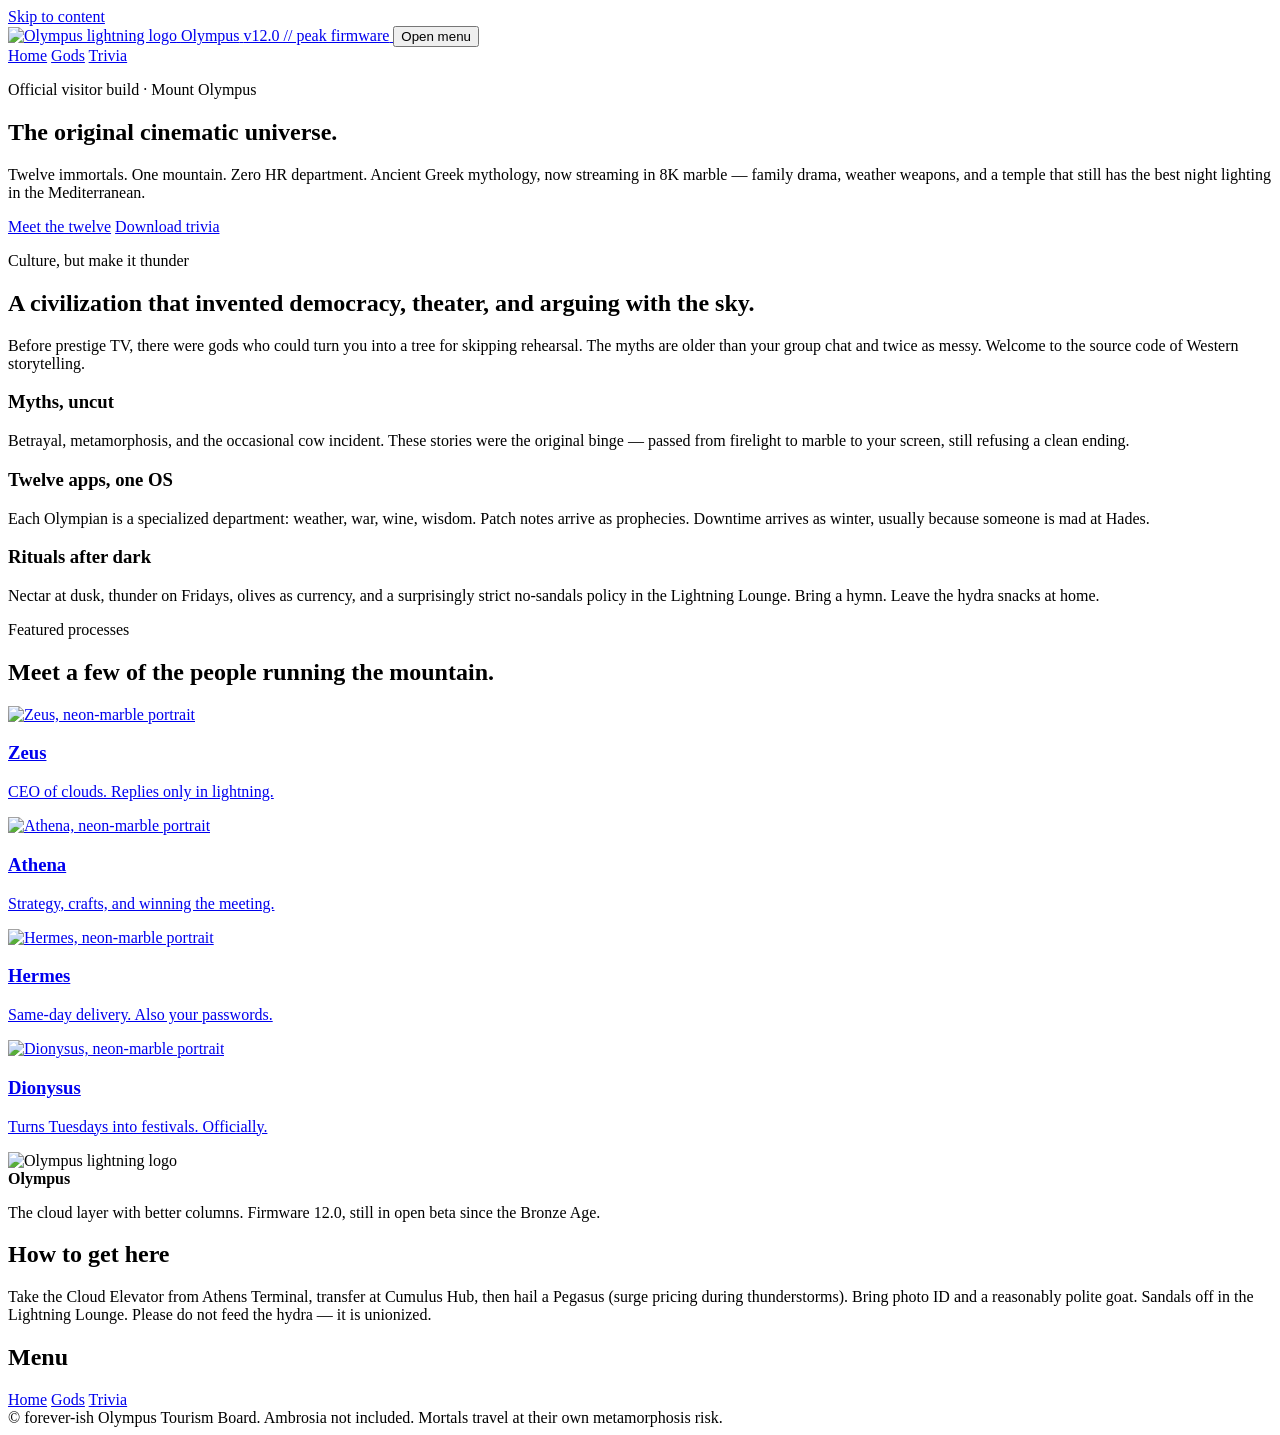
==== index.html @ c91ddef8 "Add files via upload" ====
<!DOCTYPE html>
<html lang="en">
<head>
  <meta charset="UTF-8">
  <meta name="viewport" content="width=device-width, initial-scale=1.0">
  <title>Olympus — The Peak After the Patch</title>
  <meta name="description" content="A funny, futuristic tour of ancient Greek mythology and the twelve Olympian gods.">
  <link rel="icon" href="assets/images/logo-lightning.jpg">
  <link rel="preconnect" href="https://fonts.googleapis.com">
  <link rel="preconnect" href="https://fonts.gstatic.com" crossorigin>
  <link href="https://fonts.googleapis.com/css2?family=Cinzel:wght@500;700;900&family=Outfit:wght@300;400;500;600&display=swap" rel="stylesheet">
  <link rel="stylesheet" href="css/style.css">
</head>
<body>
  <a class="skip-link" href="#main">Skip to content</a>
  <header class="site-header">
    <div class="wrap header-inner">
      <a class="brand" href="index.html">
        <img class="logo-mark" src="assets/images/logo-lightning.jpg" alt="Olympus lightning logo" width="40" height="40">
        <span class="brand-text">
          <span class="brand-name">Olympus</span>
          <span class="brand-build">v12.0 // peak firmware</span>
        </span>
      </a>
      <button class="nav-toggle" type="button" aria-expanded="false" aria-controls="site-nav">
        <span class="sr-only">Open menu</span>
        <span></span><span></span><span></span>
      </button>
      <nav id="site-nav" class="site-nav" aria-label="Primary">
        <a href="index.html" aria-current="page">Home</a>
        <a href="gods.html">Gods</a>
        <a href="trivia.html">Trivia</a>
      </nav>
    </div>
  </header>

  <main id="main">
    <section class="hero">
      <div class="wrap hero-copy">
        <p class="eyebrow">Official visitor build · Mount Olympus</p>
        <h1>The original cinematic universe.</h1>
        <p class="lede">Twelve immortals. One mountain. Zero HR department. Ancient Greek mythology, now streaming in 8K marble — family drama, weather weapons, and a temple that still has the best night lighting in the Mediterranean.</p>
        <div class="hero-actions">
          <a class="btn btn-gold" href="gods.html">Meet the twelve</a>
          <a class="btn btn-ghost" href="trivia.html">Download trivia</a>
        </div>
      </div>
    </section>

    <section class="section">
      <div class="wrap">
        <div class="section-head">
          <p class="kicker">Culture, but make it thunder</p>
          <h2>A civilization that invented democracy, theater, and arguing with the sky.</h2>
          <p class="lede">Before prestige TV, there were gods who could turn you into a tree for skipping rehearsal. The myths are older than your group chat and twice as messy. Welcome to the source code of Western storytelling.</p>
        </div>
        <div class="feature-grid">
          <article class="card">
            <h3>Myths, uncut</h3>
            <p>Betrayal, metamorphosis, and the occasional cow incident. These stories were the original binge — passed from firelight to marble to your screen, still refusing a clean ending.</p>
          </article>
          <article class="card">
            <h3>Twelve apps, one OS</h3>
            <p>Each Olympian is a specialized department: weather, war, wine, wisdom. Patch notes arrive as prophecies. Downtime arrives as winter, usually because someone is mad at Hades.</p>
          </article>
          <article class="card">
            <h3>Rituals after dark</h3>
            <p>Nectar at dusk, thunder on Fridays, olives as currency, and a surprisingly strict no-sandals policy in the Lightning Lounge. Bring a hymn. Leave the hydra snacks at home.</p>
          </article>
        </div>
      </div>
    </section>

    <section class="section" style="padding-top: 0;">
      <div class="wrap">
        <div class="section-head">
          <p class="kicker">Featured processes</p>
          <h2>Meet a few of the people running the mountain.</h2>
        </div>
        <div class="preview-grid">
          <a class="card preview-card" href="gods.html#zeus">
            <div class="portrait-frame">
              <img src="assets/images/gods/zeus.jpg" alt="Zeus, neon-marble portrait">
            </div>
            <h3>Zeus</h3>
            <p>CEO of clouds. Replies only in lightning.</p>
          </a>
          <a class="card preview-card" href="gods.html#athena">
            <div class="portrait-frame">
              <img src="assets/images/gods/athena.jpg" alt="Athena, neon-marble portrait">
            </div>
            <h3>Athena</h3>
            <p>Strategy, crafts, and winning the meeting.</p>
          </a>
          <a class="card preview-card" href="gods.html#hermes">
            <div class="portrait-frame">
              <img src="assets/images/gods/hermes.jpg" alt="Hermes, neon-marble portrait">
            </div>
            <h3>Hermes</h3>
            <p>Same-day delivery. Also your passwords.</p>
          </a>
          <a class="card preview-card" href="gods.html#dionysus">
            <div class="portrait-frame">
              <img src="assets/images/gods/dionysus.jpg" alt="Dionysus, neon-marble portrait">
            </div>
            <h3>Dionysus</h3>
            <p>Turns Tuesdays into festivals. Officially.</p>
          </a>
        </div>
      </div>
    </section>
  </main>

  <footer class="site-footer">
    <div class="wrap footer-grid">
      <div class="footer-brand">
        <img class="logo-mark" src="assets/images/logo-lightning.jpg" alt="Olympus lightning logo" width="44" height="44">
        <div>
          <strong class="brand-name">Olympus</strong>
          <p>The cloud layer with better columns. Firmware 12.0, still in open beta since the Bronze Age.</p>
        </div>
      </div>
      <div class="travel">
        <h2>How to get here</h2>
        <p>Take the Cloud Elevator from Athens Terminal, transfer at Cumulus Hub, then hail a Pegasus (surge pricing during thunderstorms). Bring photo ID and a reasonably polite goat. Sandals off in the Lightning Lounge. Please do not feed the hydra — it is unionized.</p>
      </div>
      <nav class="footer-nav" aria-label="Footer">
        <h2>Menu</h2>
        <a href="index.html">Home</a>
        <a href="gods.html">Gods</a>
        <a href="trivia.html">Trivia</a>
      </nav>
    </div>
    <div class="wrap legal">© forever-ish Olympus Tourism Board. Ambrosia not included. Mortals travel at their own metamorphosis risk.</div>
  </footer>
  <script src="js/main.js"></script>
</body>
</html>
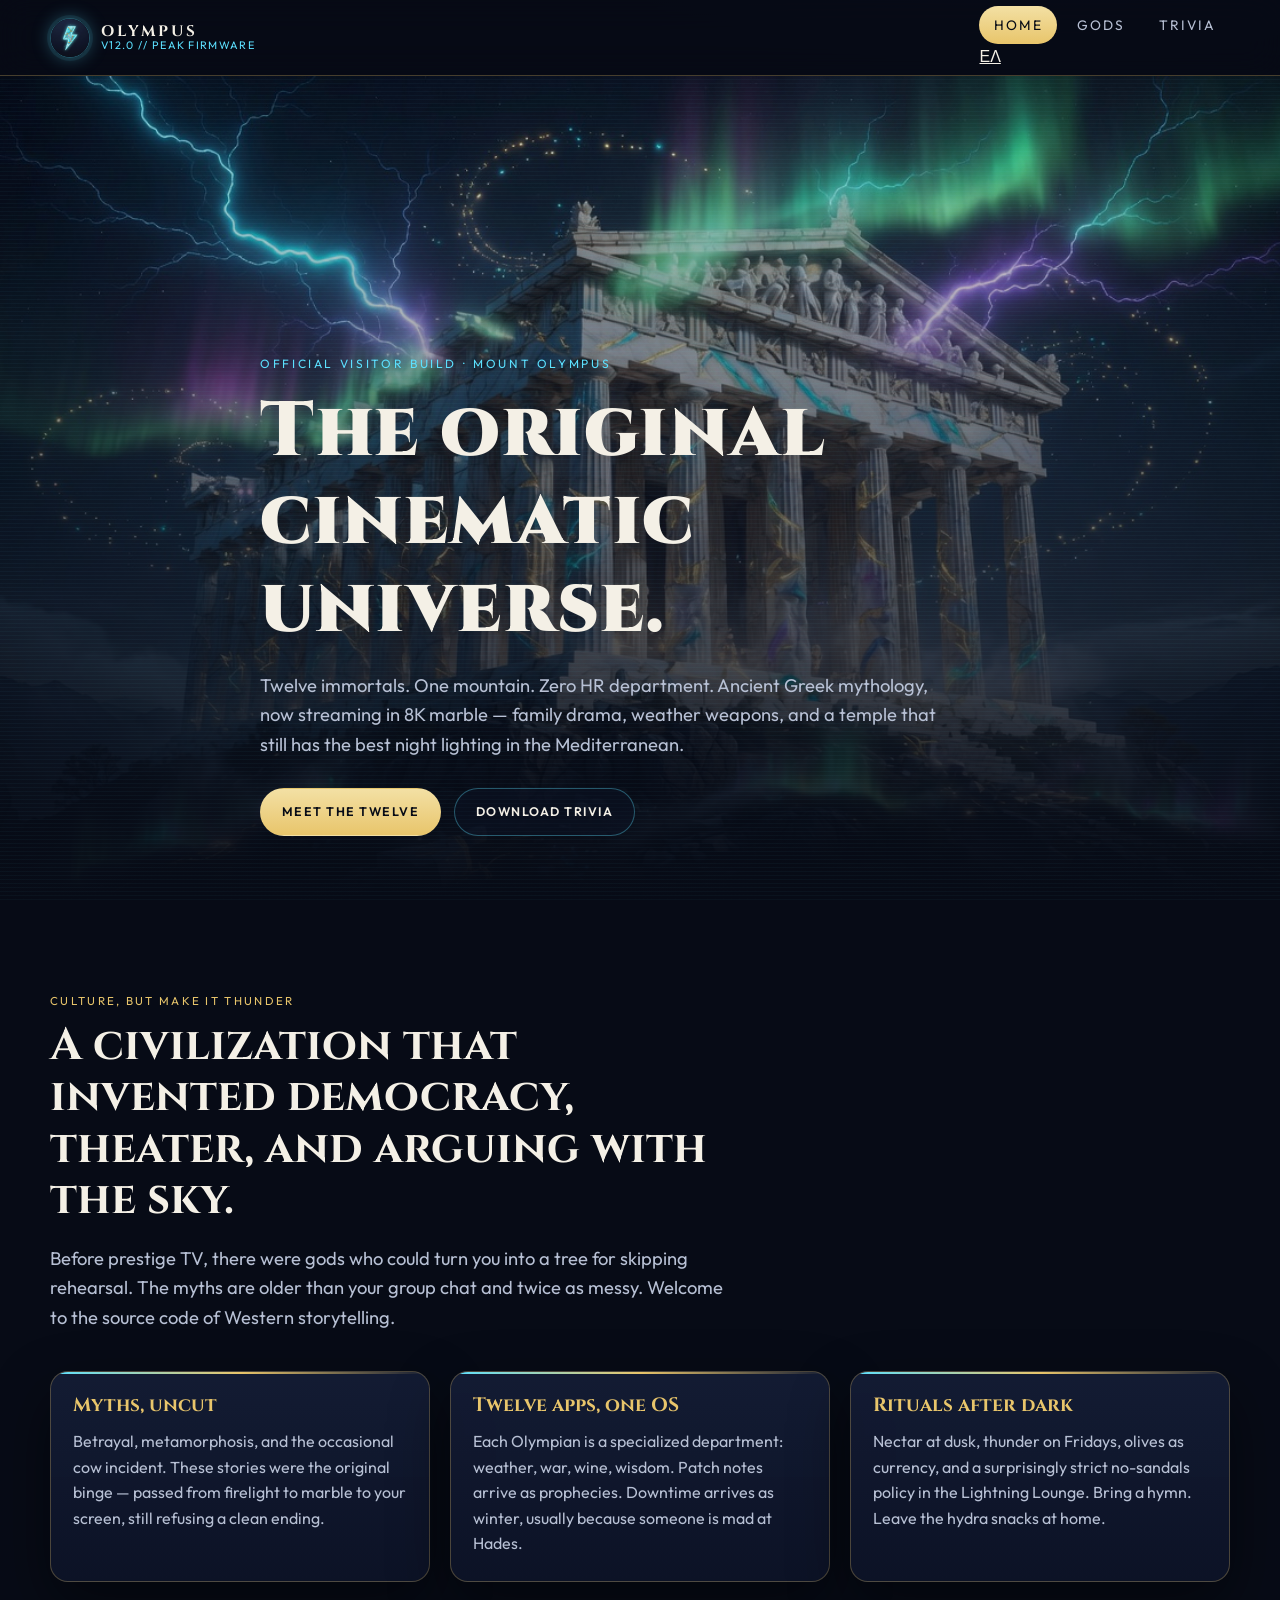
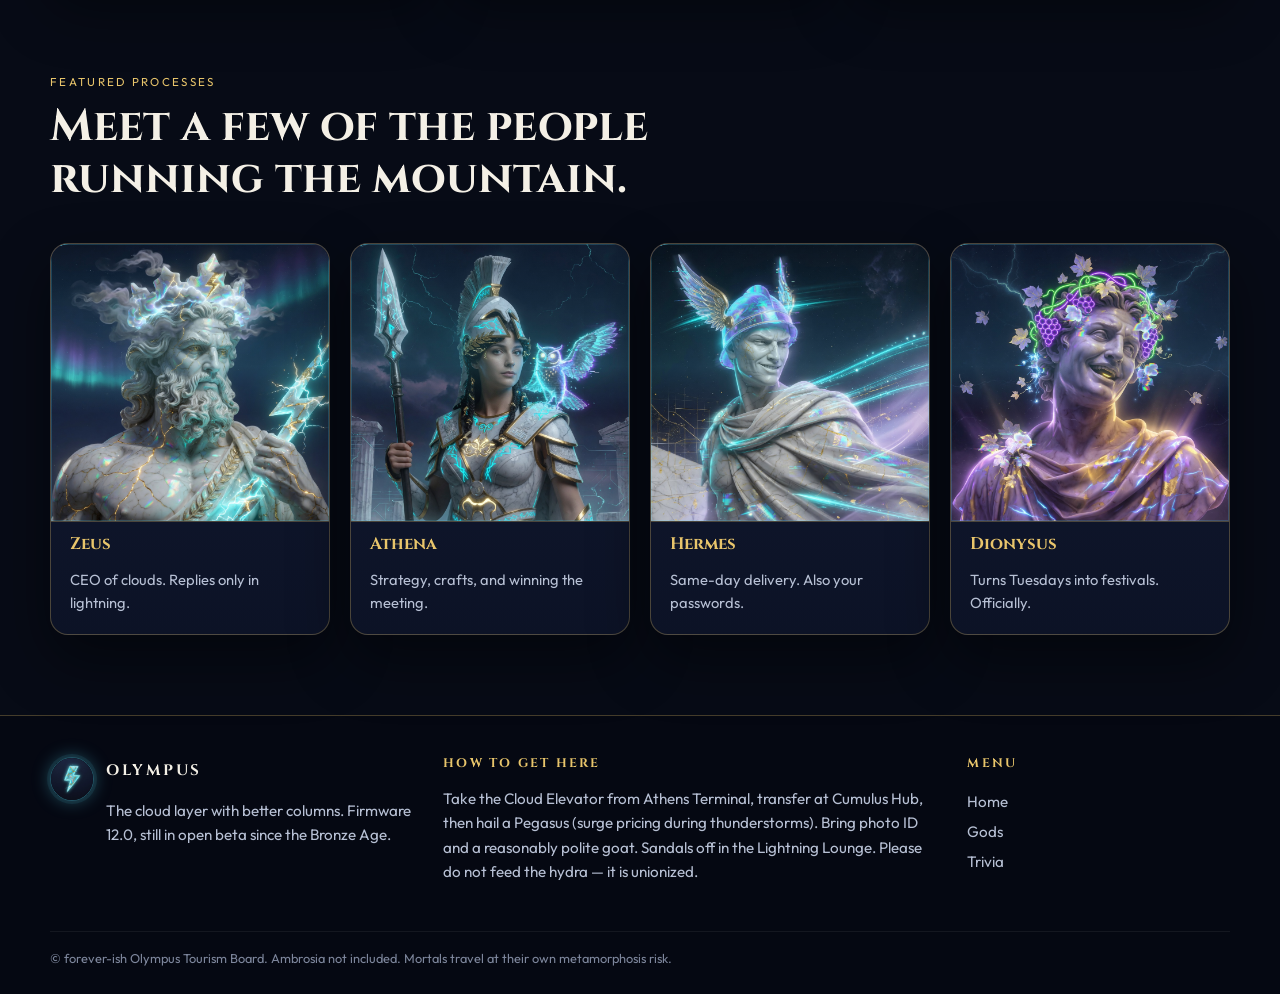
==== commit 3c2b03e9: "Add files via upload" ====
--- a/index.html
+++ b/index.html
@@ -6,6 +6,7 @@
   <title>Olympus — The Peak After the Patch</title>
   <meta name="description" content="A funny, futuristic tour of ancient Greek mythology and the twelve Olympian gods.">
   <link rel="icon" href="assets/images/logo-lightning.jpg">
+  <link rel="alternate" hreflang="el" href="el/index.html">
   <link rel="preconnect" href="https://fonts.googleapis.com">
   <link rel="preconnect" href="https://fonts.gstatic.com" crossorigin>
   <link href="https://fonts.googleapis.com/css2?family=Cinzel:wght@500;700;900&family=Outfit:wght@300;400;500;600&display=swap" rel="stylesheet">
@@ -22,15 +23,18 @@
           <span class="brand-build">v12.0 // peak firmware</span>
         </span>
       </a>
-      <button class="nav-toggle" type="button" aria-expanded="false" aria-controls="site-nav">
-        <span class="sr-only">Open menu</span>
-        <span></span><span></span><span></span>
-      </button>
-      <nav id="site-nav" class="site-nav" aria-label="Primary">
-        <a href="index.html" aria-current="page">Home</a>
-        <a href="gods.html">Gods</a>
-        <a href="trivia.html">Trivia</a>
-      </nav>
+      <div class="header-actions">
+        <button class="nav-toggle" type="button" aria-expanded="false" aria-controls="site-nav">
+          <span class="sr-only">Open menu</span>
+          <span></span><span></span><span></span>
+        </button>
+        <nav id="site-nav" class="site-nav" aria-label="Primary">
+          <a href="index.html" aria-current="page">Home</a>
+          <a href="gods.html">Gods</a>
+          <a href="trivia.html">Trivia</a>
+        </nav>
+        <a class="lang-switch" href="el/index.html" hreflang="el" lang="el" aria-label="Ελληνικά">ΕΛ</a>
+      </div>
     </div>
   </header>
 
--- a/css/style.css
+++ b/css/style.css
@@ -0,0 +1,651 @@
+:root {
+  --navy: #070b16;
+  --navy-2: #0d1428;
+  --navy-3: #151d36;
+  --gold: #e8c56b;
+  --gold-dim: #b8943e;
+  --cyan: #5ce1ff;
+  --cyan-dim: #2aa8c4;
+  --marble: #f4f0e6;
+  --muted: #b7c0d4;
+  --glass: rgba(7, 11, 22, 0.72);
+  --line: rgba(232, 197, 107, 0.28);
+  --line-strong: rgba(92, 225, 255, 0.35);
+  --shadow: 0 24px 60px rgba(0, 0, 0, 0.45);
+  --radius: 18px;
+  --header-h: 76px;
+  --font-display: "Cinzel", "Palatino Linotype", Palatino, serif;
+  --font-body: "Outfit", "Segoe UI", sans-serif;
+}
+
+*,
+*::before,
+*::after {
+  box-sizing: border-box;
+}
+
+html {
+  scroll-behavior: smooth;
+}
+
+body {
+  margin: 0;
+  min-height: 100vh;
+  color: var(--marble);
+  background:
+    radial-gradient(1200px 600px at 80% -10%, rgba(92, 225, 255, 0.08), transparent 55%),
+    radial-gradient(900px 500px at -10% 20%, rgba(232, 197, 107, 0.07), transparent 50%),
+    var(--navy);
+  font-family: var(--font-body);
+  font-weight: 400;
+  line-height: 1.6;
+}
+
+img {
+  max-width: 100%;
+  display: block;
+}
+
+a {
+  color: inherit;
+}
+
+.sr-only {
+  position: absolute;
+  width: 1px;
+  height: 1px;
+  padding: 0;
+  margin: -1px;
+  overflow: hidden;
+  clip: rect(0, 0, 0, 0);
+  border: 0;
+}
+
+.skip-link {
+  position: absolute;
+  left: 1rem;
+  top: -4rem;
+  z-index: 80;
+  padding: 0.6rem 1rem;
+  background: var(--gold);
+  color: var(--navy);
+  font-weight: 600;
+  text-decoration: none;
+}
+
+.skip-link:focus {
+  top: 1rem;
+}
+
+.wrap {
+  width: min(1180px, calc(100% - 2.4rem));
+  margin-inline: auto;
+}
+
+/* Header */
+.site-header {
+  position: sticky;
+  top: 0;
+  z-index: 40;
+  height: var(--header-h);
+  border-bottom: 1px solid var(--line);
+  background: var(--glass);
+  backdrop-filter: blur(16px);
+}
+
+.header-inner {
+  display: flex;
+  align-items: center;
+  justify-content: space-between;
+  height: var(--header-h);
+  gap: 1rem;
+}
+
+.brand {
+  display: flex;
+  align-items: center;
+  gap: 0.7rem;
+  text-decoration: none;
+}
+
+.logo-mark {
+  width: 40px;
+  height: 40px;
+  border-radius: 50%;
+  object-fit: cover;
+  border: 1px solid var(--line-strong);
+  box-shadow: 0 0 0 3px rgba(92, 225, 255, 0.08), 0 0 18px rgba(92, 225, 255, 0.35);
+  animation: flicker 3.4s ease-in-out infinite;
+}
+
+.brand-text {
+  display: flex;
+  flex-direction: column;
+  line-height: 1.05;
+}
+
+.brand-name {
+  font-family: var(--font-display);
+  font-weight: 700;
+  letter-spacing: 0.18em;
+  text-transform: uppercase;
+  font-size: 0.95rem;
+}
+
+.brand-build {
+  color: var(--cyan);
+  font-size: 0.68rem;
+  letter-spacing: 0.12em;
+  text-transform: uppercase;
+}
+
+.site-nav {
+  display: flex;
+  gap: 0.35rem;
+}
+
+.site-nav a {
+  text-decoration: none;
+  padding: 0.5rem 0.9rem;
+  border-radius: 999px;
+  font-size: 0.86rem;
+  letter-spacing: 0.14em;
+  text-transform: uppercase;
+  color: var(--muted);
+}
+
+.site-nav a:hover,
+.site-nav a[aria-current="page"] {
+  color: var(--navy);
+  background: linear-gradient(180deg, #f3e0a4, var(--gold));
+}
+
+.nav-toggle {
+  display: none;
+  width: 44px;
+  height: 44px;
+  border: 1px solid var(--line);
+  background: transparent;
+  border-radius: 10px;
+  padding: 0;
+  cursor: pointer;
+}
+
+.nav-toggle span {
+  display: block;
+  width: 18px;
+  height: 2px;
+  margin: 4px auto;
+  background: var(--marble);
+}
+
+/* Hero */
+.hero {
+  position: relative;
+  min-height: calc(100svh - var(--header-h));
+  display: grid;
+  align-items: end;
+  overflow: hidden;
+  background:
+    linear-gradient(180deg, rgba(7, 11, 22, 0.15) 10%, rgba(7, 11, 22, 0.55) 55%, var(--navy) 100%),
+    url("../assets/images/hero-temple.jpg") center / cover no-repeat;
+}
+
+.hero::after {
+  content: "";
+  position: absolute;
+  inset: 0;
+  background: repeating-linear-gradient(
+    to bottom,
+    transparent 0 3px,
+    rgba(92, 225, 255, 0.035) 3px 4px
+  );
+  pointer-events: none;
+  animation: scan-slow 9s linear infinite;
+}
+
+.hero-copy {
+  position: relative;
+  z-index: 1;
+  padding: 5rem 0 4rem;
+  max-width: 760px;
+}
+
+.eyebrow {
+  display: inline-block;
+  margin-bottom: 0.9rem;
+  color: var(--cyan);
+  letter-spacing: 0.22em;
+  text-transform: uppercase;
+  font-size: 0.75rem;
+}
+
+h1,
+h2,
+h3 {
+  font-family: var(--font-display);
+  line-height: 1.15;
+  margin: 0 0 0.8rem;
+}
+
+h1 {
+  font-size: clamp(2.4rem, 6vw, 5rem);
+  font-weight: 900;
+  letter-spacing: 0.02em;
+}
+
+.lede {
+  font-size: 1.15rem;
+  color: var(--muted);
+  max-width: 58ch;
+}
+
+.hero-actions {
+  display: flex;
+  flex-wrap: wrap;
+  gap: 0.8rem;
+  margin-top: 1.8rem;
+}
+
+.btn {
+  display: inline-flex;
+  align-items: center;
+  justify-content: center;
+  min-height: 48px;
+  padding: 0.75rem 1.3rem;
+  border-radius: 999px;
+  text-decoration: none;
+  letter-spacing: 0.12em;
+  text-transform: uppercase;
+  font-size: 0.78rem;
+  font-weight: 600;
+  border: 1px solid transparent;
+}
+
+.btn-gold {
+  background: linear-gradient(180deg, #f3e0a4, var(--gold));
+  color: var(--navy);
+}
+
+.btn-ghost {
+  border-color: var(--line-strong);
+  color: var(--marble);
+  background: rgba(13, 20, 40, 0.4);
+}
+
+.btn:hover {
+  transform: translateY(-1px);
+}
+
+/* Sections */
+.section {
+  padding: 5rem 0;
+}
+
+.section-head {
+  max-width: 680px;
+  margin-bottom: 2.4rem;
+}
+
+.section-head h2 {
+  font-size: clamp(1.8rem, 3.5vw, 2.8rem);
+}
+
+.kicker {
+  color: var(--gold);
+  letter-spacing: 0.2em;
+  text-transform: uppercase;
+  font-size: 0.72rem;
+  margin-bottom: 0.6rem;
+}
+
+.feature-grid,
+.preview-grid,
+.trivia-grid,
+.gods-grid {
+  display: grid;
+  gap: 1.25rem;
+}
+
+.feature-grid {
+  grid-template-columns: repeat(3, 1fr);
+}
+
+.card {
+  position: relative;
+  padding: 1.4rem 1.35rem 1.5rem;
+  border: 1px solid var(--line);
+  border-radius: var(--radius);
+  background: linear-gradient(180deg, rgba(21, 29, 54, 0.9), rgba(13, 20, 40, 0.92));
+  box-shadow: var(--shadow);
+  overflow: hidden;
+}
+
+.card::before {
+  content: "";
+  position: absolute;
+  inset: 0 auto auto 0;
+  width: 100%;
+  height: 2px;
+  background: linear-gradient(90deg, var(--cyan), var(--gold), transparent);
+}
+
+.card h3 {
+  font-size: 1.2rem;
+  color: var(--gold);
+}
+
+.card p {
+  margin: 0;
+  color: var(--muted);
+}
+
+.preview-grid {
+  grid-template-columns: repeat(4, 1fr);
+}
+
+.preview-card {
+  text-decoration: none;
+  padding: 0 1.2rem 1.2rem;
+}
+
+.preview-card .portrait-frame {
+  margin: 0 -1.2rem 0;
+  border-radius: var(--radius) var(--radius) 0 0;
+}
+
+.preview-card h3 {
+  margin-top: 0.85rem;
+  font-size: 1.05rem;
+}
+
+.preview-card p {
+  font-size: 0.92rem;
+}
+
+/* Gods */
+.page-hero {
+  position: relative;
+  padding: 4.2rem 0 2.4rem;
+  overflow: hidden;
+}
+
+.page-hero.trivia-hero {
+  background:
+    linear-gradient(180deg, rgba(7, 11, 22, 0.35), var(--navy) 85%),
+    url("../assets/images/trivia-bg.jpg") center / cover no-repeat;
+}
+
+.gods-grid {
+  grid-template-columns: repeat(3, 1fr);
+}
+
+.god-card {
+  display: flex;
+  flex-direction: column;
+  padding: 0 0 1.3rem;
+}
+
+.portrait-frame {
+  position: relative;
+  aspect-ratio: 1;
+  overflow: hidden;
+  border-bottom: 1px solid var(--line);
+}
+
+.portrait-frame img {
+  width: 100%;
+  height: 100%;
+  object-fit: cover;
+  transform: scale(1.06);
+  animation: float 7s ease-in-out infinite;
+}
+
+.portrait-frame::after {
+  content: "";
+  position: absolute;
+  inset: -20% 0;
+  background: linear-gradient(
+    180deg,
+    transparent 0%,
+    rgba(92, 225, 255, 0.16) 46%,
+    transparent 58%
+  );
+  animation: scan 4.8s linear infinite;
+  pointer-events: none;
+}
+
+.portrait-frame::before {
+  content: "";
+  position: absolute;
+  inset: 0;
+  box-shadow: inset 0 0 0 1px rgba(92, 225, 255, 0.18);
+  animation: pulse-border 3.6s ease-in-out infinite;
+  pointer-events: none;
+  z-index: 1;
+}
+
+.god-card:hover .portrait-frame img {
+  animation-play-state: paused;
+  transform: scale(1.12);
+  transition: transform 0.45s ease;
+}
+
+.god-body {
+  padding: 1.15rem 1.2rem 0.2rem;
+}
+
+.epithet {
+  color: var(--cyan);
+  font-size: 0.72rem;
+  letter-spacing: 0.16em;
+  text-transform: uppercase;
+  margin-bottom: 0.35rem;
+}
+
+.god-body h2 {
+  font-size: 1.55rem;
+}
+
+.ability {
+  margin-top: 0.9rem;
+  padding: 0.85rem 0.9rem;
+  border-radius: 12px;
+  background: rgba(92, 225, 255, 0.06);
+  border: 1px solid rgba(92, 225, 255, 0.16);
+}
+
+.ability strong {
+  display: block;
+  color: var(--gold);
+  font-size: 0.72rem;
+  letter-spacing: 0.16em;
+  text-transform: uppercase;
+  margin-bottom: 0.3rem;
+}
+
+.ability p {
+  color: var(--marble);
+}
+
+/* Trivia */
+.trivia-grid {
+  grid-template-columns: repeat(2, 1fr);
+}
+
+.trivia-card {
+  min-height: 100%;
+}
+
+.trivia-num {
+  font-family: var(--font-display);
+  color: var(--gold);
+  font-size: 0.85rem;
+  letter-spacing: 0.18em;
+}
+
+/* Footer */
+.site-footer {
+  border-top: 1px solid var(--line);
+  background: #050812;
+  padding: 2.6rem 0 1.6rem;
+}
+
+.footer-grid {
+  display: grid;
+  grid-template-columns: 1.1fr 1.5fr 0.8fr;
+  gap: 2rem;
+  align-items: start;
+}
+
+.footer-brand {
+  display: flex;
+  gap: 0.75rem;
+  align-items: flex-start;
+}
+
+.footer-brand .logo-mark {
+  width: 44px;
+  height: 44px;
+}
+
+.footer-brand p,
+.travel p,
+.footer-nav a {
+  color: var(--muted);
+  font-size: 0.95rem;
+}
+
+.travel h2,
+.footer-nav h2 {
+  font-size: 0.78rem;
+  letter-spacing: 0.18em;
+  text-transform: uppercase;
+  color: var(--gold);
+}
+
+.footer-nav {
+  display: flex;
+  flex-direction: column;
+  gap: 0.35rem;
+}
+
+.footer-nav a {
+  text-decoration: none;
+}
+
+.footer-nav a:hover {
+  color: var(--cyan);
+}
+
+.legal {
+  margin-top: 2rem;
+  padding-top: 1rem;
+  border-top: 1px solid rgba(255, 255, 255, 0.06);
+  color: #7d869c;
+  font-size: 0.8rem;
+}
+
+@keyframes flicker {
+  0%,
+  19%,
+  21%,
+  80%,
+  100% {
+    filter: brightness(1) drop-shadow(0 0 6px rgba(92, 225, 255, 0.45));
+  }
+  20%,
+  80.5% {
+    filter: brightness(1.45) drop-shadow(0 0 14px rgba(92, 225, 255, 0.9));
+  }
+}
+
+@keyframes float {
+  0%,
+  100% {
+    transform: translateY(0) scale(1.06);
+  }
+  50% {
+    transform: translateY(-10px) scale(1.1);
+  }
+}
+
+@keyframes scan {
+  0% {
+    transform: translateY(-40%);
+  }
+  100% {
+    transform: translateY(40%);
+  }
+}
+
+@keyframes scan-slow {
+  0% {
+    transform: translateY(-8%);
+  }
+  100% {
+    transform: translateY(8%);
+  }
+}
+
+@keyframes pulse-border {
+  0%,
+  100% {
+    box-shadow: inset 0 0 0 1px rgba(92, 225, 255, 0.12);
+  }
+  50% {
+    box-shadow: inset 0 0 0 2px rgba(232, 197, 107, 0.45);
+  }
+}
+
+@media (max-width: 960px) {
+  .feature-grid,
+  .preview-grid,
+  .gods-grid,
+  .footer-grid {
+    grid-template-columns: 1fr 1fr;
+  }
+}
+
+@media (max-width: 720px) {
+  .nav-toggle {
+    display: inline-block;
+  }
+
+  .site-nav {
+    display: none;
+    position: absolute;
+    top: var(--header-h);
+    left: 0;
+    right: 0;
+    flex-direction: column;
+    padding: 0.8rem;
+    background: rgba(7, 11, 22, 0.96);
+    border-bottom: 1px solid var(--line);
+  }
+
+  .site-nav.is-open {
+    display: flex;
+  }
+
+  .feature-grid,
+  .preview-grid,
+  .gods-grid,
+  .trivia-grid,
+  .footer-grid {
+    grid-template-columns: 1fr;
+  }
+
+  .hero-copy {
+    padding-top: 3.2rem;
+  }
+}
+
+@media (prefers-reduced-motion: reduce) {
+  *,
+  *::before,
+  *::after {
+    animation: none !important;
+    transition: none !important;
+  }
+}
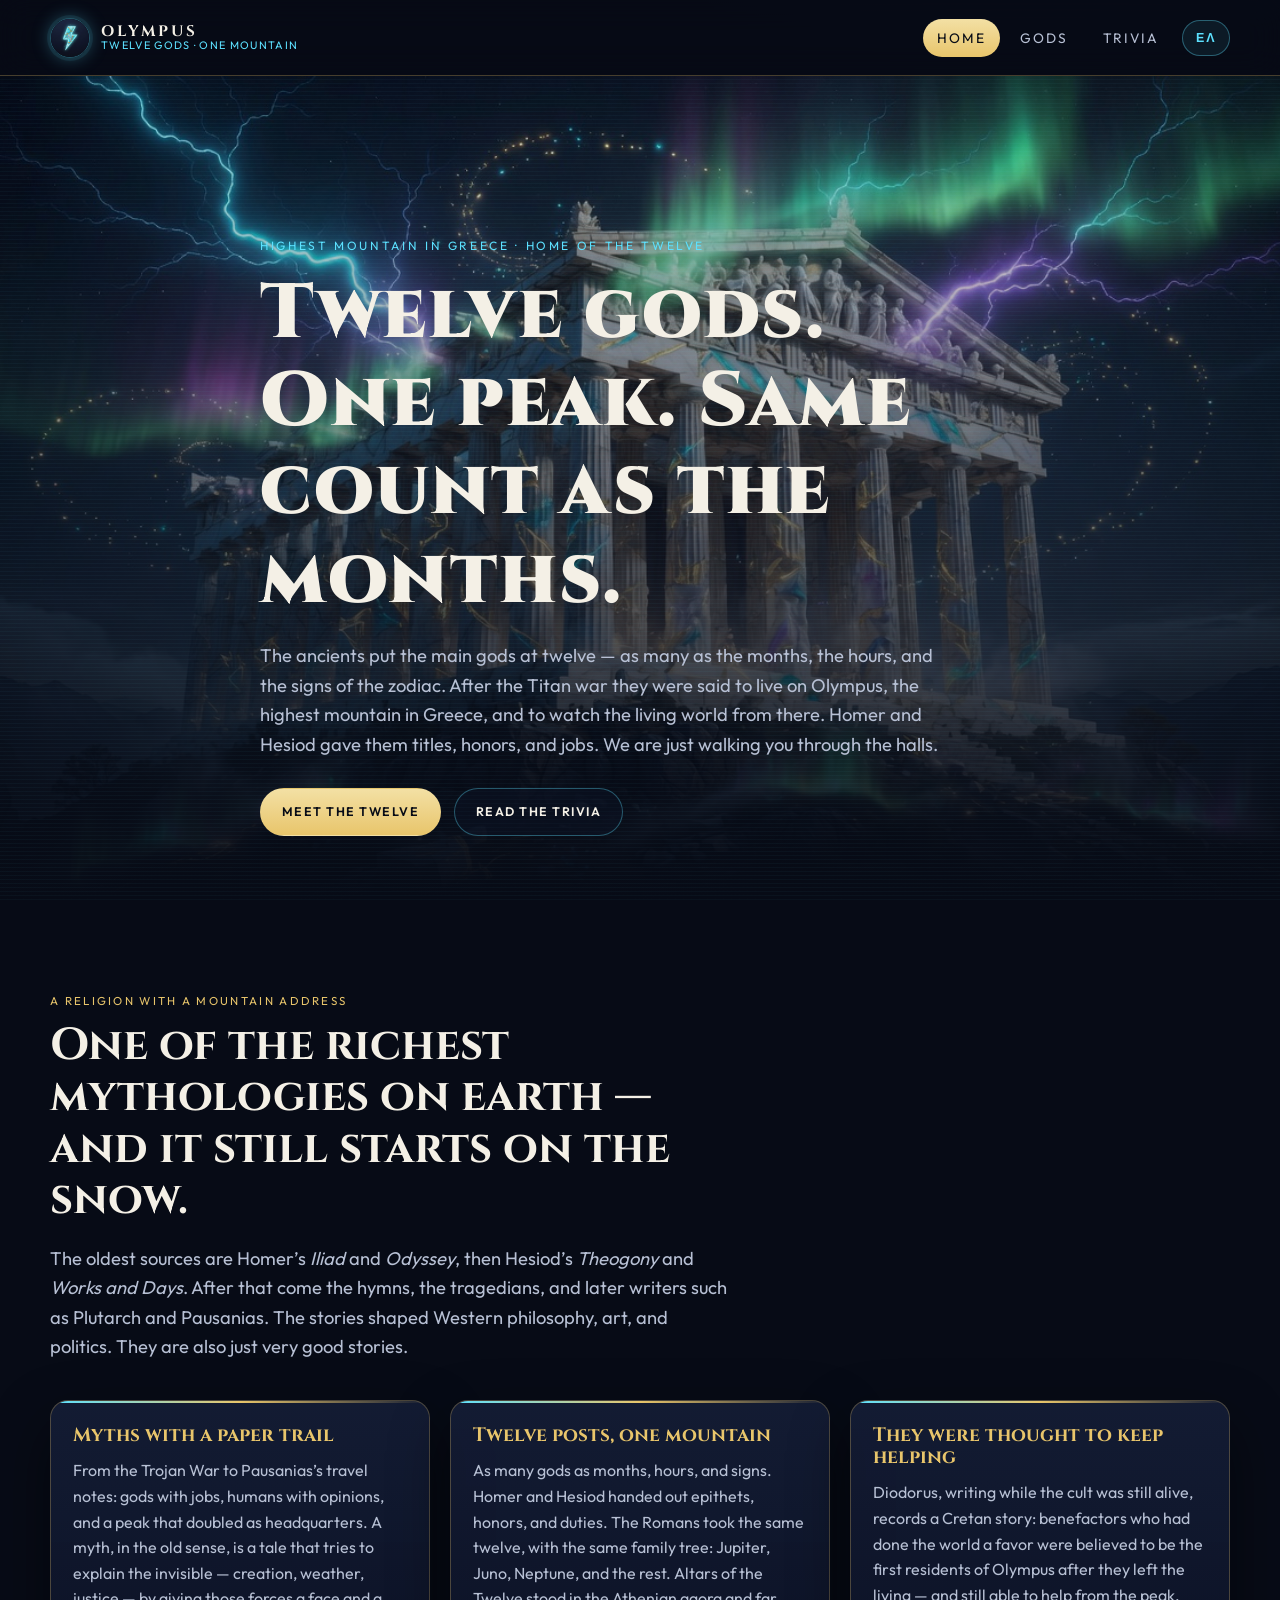
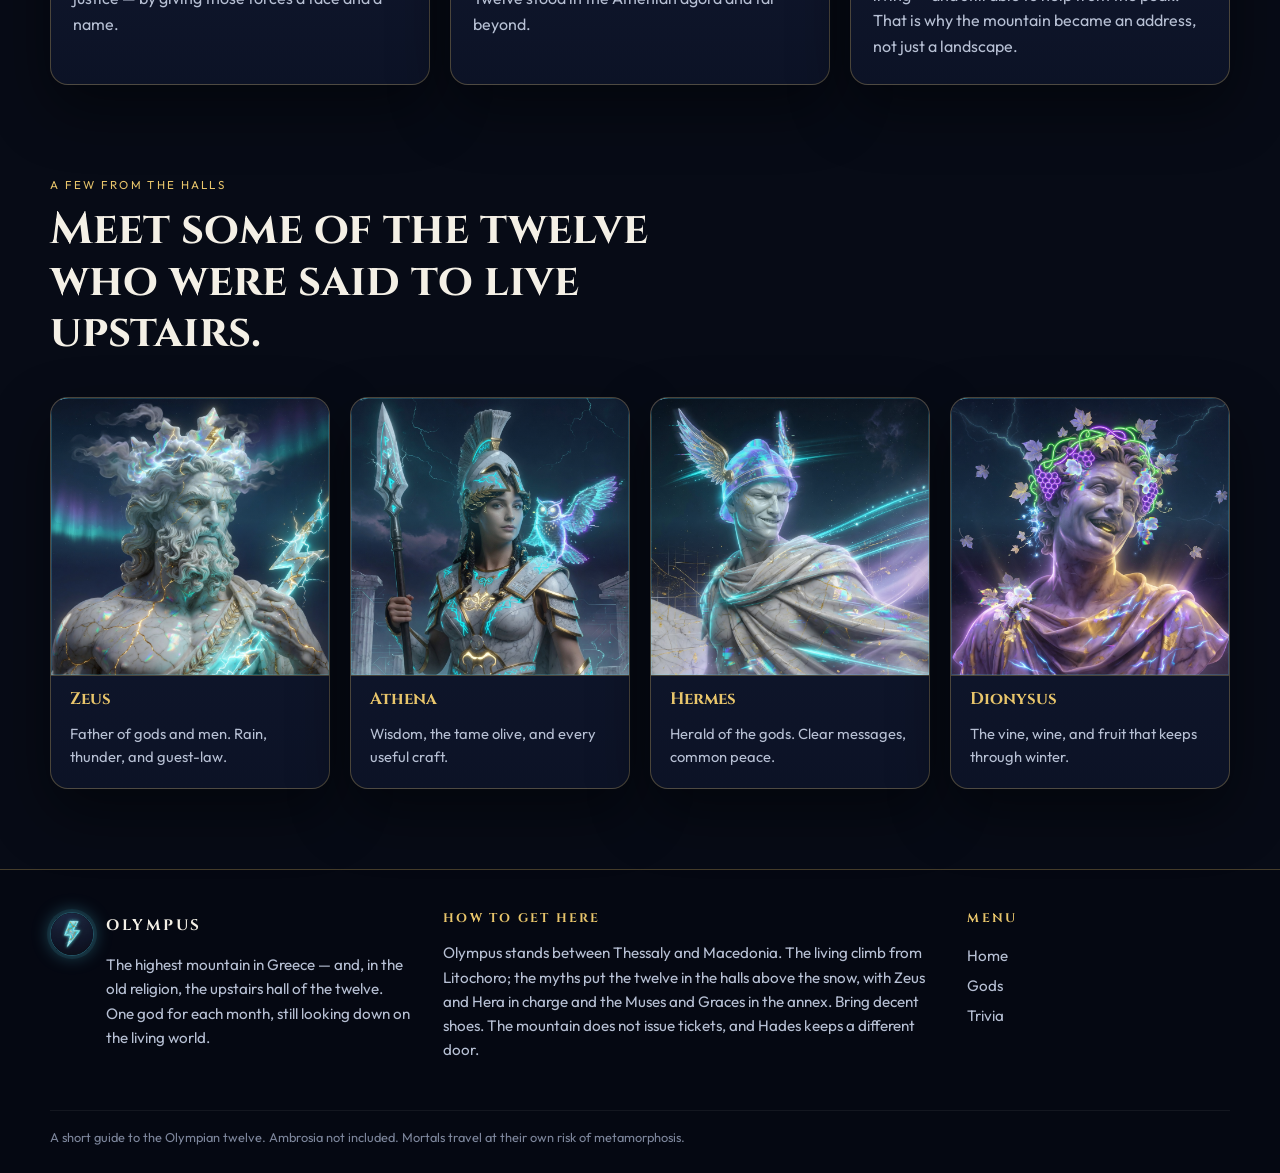
==== commit d270e76b: "Add files via upload" ====
--- a/index.html
+++ b/index.html
@@ -3,8 +3,8 @@
 <head>
   <meta charset="UTF-8">
   <meta name="viewport" content="width=device-width, initial-scale=1.0">
-  <title>Olympus — The Peak After the Patch</title>
-  <meta name="description" content="A funny, futuristic tour of ancient Greek mythology and the twelve Olympian gods.">
+  <title>Olympus — Halls of the Twelve</title>
+  <meta name="description" content="A short, informal tour of Mount Olympus and the twelve Olympian gods, drawn from Homer, Hesiod, Diodorus and the rest of the old record.">
   <link rel="icon" href="assets/images/logo-lightning.jpg">
   <link rel="alternate" hreflang="el" href="el/index.html">
   <link rel="preconnect" href="https://fonts.googleapis.com">
@@ -20,7 +20,7 @@
         <img class="logo-mark" src="assets/images/logo-lightning.jpg" alt="Olympus lightning logo" width="40" height="40">
         <span class="brand-text">
           <span class="brand-name">Olympus</span>
-          <span class="brand-build">v12.0 // peak firmware</span>
+          <span class="brand-build">twelve gods · one mountain</span>
         </span>
       </a>
       <div class="header-actions">
@@ -41,12 +41,12 @@
   <main id="main">
     <section class="hero">
       <div class="wrap hero-copy">
-        <p class="eyebrow">Official visitor build · Mount Olympus</p>
-        <h1>The original cinematic universe.</h1>
-        <p class="lede">Twelve immortals. One mountain. Zero HR department. Ancient Greek mythology, now streaming in 8K marble — family drama, weather weapons, and a temple that still has the best night lighting in the Mediterranean.</p>
+        <p class="eyebrow">Highest mountain in Greece · home of the twelve</p>
+        <h1>Twelve gods. One peak. Same count as the months.</h1>
+        <p class="lede">The ancients put the main gods at twelve — as many as the months, the hours, and the signs of the zodiac. After the Titan war they were said to live on Olympus, the highest mountain in Greece, and to watch the living world from there. Homer and Hesiod gave them titles, honors, and jobs. We are just walking you through the halls.</p>
         <div class="hero-actions">
           <a class="btn btn-gold" href="gods.html">Meet the twelve</a>
-          <a class="btn btn-ghost" href="trivia.html">Download trivia</a>
+          <a class="btn btn-ghost" href="trivia.html">Read the trivia</a>
         </div>
       </div>
     </section>
@@ -54,22 +54,22 @@
     <section class="section">
       <div class="wrap">
         <div class="section-head">
-          <p class="kicker">Culture, but make it thunder</p>
-          <h2>A civilization that invented democracy, theater, and arguing with the sky.</h2>
-          <p class="lede">Before prestige TV, there were gods who could turn you into a tree for skipping rehearsal. The myths are older than your group chat and twice as messy. Welcome to the source code of Western storytelling.</p>
+          <p class="kicker">A religion with a mountain address</p>
+          <h2>One of the richest mythologies on earth — and it still starts on the snow.</h2>
+          <p class="lede">The oldest sources are Homer’s <em>Iliad</em> and <em>Odyssey</em>, then Hesiod’s <em>Theogony</em> and <em>Works and Days</em>. After that come the hymns, the tragedians, and later writers such as Plutarch and Pausanias. The stories shaped Western philosophy, art, and politics. They are also just very good stories.</p>
         </div>
         <div class="feature-grid">
           <article class="card">
-            <h3>Myths, uncut</h3>
-            <p>Betrayal, metamorphosis, and the occasional cow incident. These stories were the original binge — passed from firelight to marble to your screen, still refusing a clean ending.</p>
+            <h3>Myths with a paper trail</h3>
+            <p>From the Trojan War to Pausanias’s travel notes: gods with jobs, humans with opinions, and a peak that doubled as headquarters. A myth, in the old sense, is a tale that tries to explain the invisible — creation, weather, justice — by giving those forces a face and a name.</p>
           </article>
           <article class="card">
-            <h3>Twelve apps, one OS</h3>
-            <p>Each Olympian is a specialized department: weather, war, wine, wisdom. Patch notes arrive as prophecies. Downtime arrives as winter, usually because someone is mad at Hades.</p>
+            <h3>Twelve posts, one mountain</h3>
+            <p>As many gods as months, hours, and signs. Homer and Hesiod handed out epithets, honors, and duties. The Romans took the same twelve, with the same family tree: Jupiter, Juno, Neptune, and the rest. Altars of the Twelve stood in the Athenian agora and far beyond.</p>
           </article>
           <article class="card">
-            <h3>Rituals after dark</h3>
-            <p>Nectar at dusk, thunder on Fridays, olives as currency, and a surprisingly strict no-sandals policy in the Lightning Lounge. Bring a hymn. Leave the hydra snacks at home.</p>
+            <h3>They were thought to keep helping</h3>
+            <p>Diodorus, writing while the cult was still alive, records a Cretan story: benefactors who had done the world a favor were believed to be the first residents of Olympus after they left the living — and still able to help from the peak. That is why the mountain became an address, not just a landscape.</p>
           </article>
         </div>
       </div>
@@ -78,8 +78,8 @@
     <section class="section" style="padding-top: 0;">
       <div class="wrap">
         <div class="section-head">
-          <p class="kicker">Featured processes</p>
-          <h2>Meet a few of the people running the mountain.</h2>
+          <p class="kicker">A few from the halls</p>
+          <h2>Meet some of the twelve who were said to live upstairs.</h2>
         </div>
         <div class="preview-grid">
           <a class="card preview-card" href="gods.html#zeus">
@@ -87,28 +87,28 @@
               <img src="assets/images/gods/zeus.jpg" alt="Zeus, neon-marble portrait">
             </div>
             <h3>Zeus</h3>
-            <p>CEO of clouds. Replies only in lightning.</p>
+            <p>Father of gods and men. Rain, thunder, and guest-law.</p>
           </a>
           <a class="card preview-card" href="gods.html#athena">
             <div class="portrait-frame">
               <img src="assets/images/gods/athena.jpg" alt="Athena, neon-marble portrait">
             </div>
             <h3>Athena</h3>
-            <p>Strategy, crafts, and winning the meeting.</p>
+            <p>Wisdom, the tame olive, and every useful craft.</p>
           </a>
           <a class="card preview-card" href="gods.html#hermes">
             <div class="portrait-frame">
               <img src="assets/images/gods/hermes.jpg" alt="Hermes, neon-marble portrait">
             </div>
             <h3>Hermes</h3>
-            <p>Same-day delivery. Also your passwords.</p>
+            <p>Herald of the gods. Clear messages, common peace.</p>
           </a>
           <a class="card preview-card" href="gods.html#dionysus">
             <div class="portrait-frame">
               <img src="assets/images/gods/dionysus.jpg" alt="Dionysus, neon-marble portrait">
             </div>
             <h3>Dionysus</h3>
-            <p>Turns Tuesdays into festivals. Officially.</p>
+            <p>The vine, wine, and fruit that keeps through winter.</p>
           </a>
         </div>
       </div>
@@ -121,12 +121,12 @@
         <img class="logo-mark" src="assets/images/logo-lightning.jpg" alt="Olympus lightning logo" width="44" height="44">
         <div>
           <strong class="brand-name">Olympus</strong>
-          <p>The cloud layer with better columns. Firmware 12.0, still in open beta since the Bronze Age.</p>
+          <p>The highest mountain in Greece — and, in the old religion, the upstairs hall of the twelve. One god for each month, still looking down on the living world.</p>
         </div>
       </div>
       <div class="travel">
         <h2>How to get here</h2>
-        <p>Take the Cloud Elevator from Athens Terminal, transfer at Cumulus Hub, then hail a Pegasus (surge pricing during thunderstorms). Bring photo ID and a reasonably polite goat. Sandals off in the Lightning Lounge. Please do not feed the hydra — it is unionized.</p>
+        <p>Olympus stands between Thessaly and Macedonia. The living climb from Litochoro; the myths put the twelve in the halls above the snow, with Zeus and Hera in charge and the Muses and Graces in the annex. Bring decent shoes. The mountain does not issue tickets, and Hades keeps a different door.</p>
       </div>
       <nav class="footer-nav" aria-label="Footer">
         <h2>Menu</h2>
@@ -135,7 +135,7 @@
         <a href="trivia.html">Trivia</a>
       </nav>
     </div>
-    <div class="wrap legal">© forever-ish Olympus Tourism Board. Ambrosia not included. Mortals travel at their own metamorphosis risk.</div>
+    <div class="wrap legal">A short guide to the Olympian twelve. Ambrosia not included. Mortals travel at their own risk of metamorphosis.</div>
   </footer>
   <script src="js/main.js"></script>
 </body>
--- a/css/style.css
+++ b/css/style.css
@@ -26,6 +26,30 @@
 
 html {
   scroll-behavior: smooth;
+  opacity: 1;
+  transition: opacity 0.22s ease;
+}
+
+html.is-lang-leaving {
+  opacity: 0;
+}
+
+html[lang="el"] {
+  --font-display: "GFS Didot", "Noto Serif", "Palatino Linotype", serif;
+  --font-body: "Manrope", "Noto Sans", "Segoe UI", sans-serif;
+}
+
+html[lang="el"] .site-nav a,
+html[lang="el"] .btn,
+html[lang="el"] .kicker,
+html[lang="el"] .eyebrow,
+html[lang="el"] .epithet,
+html[lang="el"] .brand-name,
+html[lang="el"] .brand-build,
+html[lang="el"] .ability strong,
+html[lang="el"] .travel h2,
+html[lang="el"] .footer-nav h2 {
+  letter-spacing: 0.06em;
 }
 
 body {
@@ -99,6 +123,38 @@
   justify-content: space-between;
   height: var(--header-h);
   gap: 1rem;
+}
+
+.header-actions {
+  display: flex;
+  align-items: center;
+  gap: 0.55rem;
+  margin-left: auto;
+}
+
+.lang-switch {
+  display: inline-flex;
+  align-items: center;
+  justify-content: center;
+  min-width: 44px;
+  min-height: 36px;
+  padding: 0.35rem 0.8rem;
+  border-radius: 999px;
+  border: 1px solid var(--line-strong);
+  text-decoration: none;
+  letter-spacing: 0.14em;
+  font-size: 0.78rem;
+  font-weight: 600;
+  color: var(--cyan);
+  background: rgba(92, 225, 255, 0.08);
+  flex-shrink: 0;
+}
+
+.lang-switch:hover,
+.lang-switch:focus-visible {
+  background: linear-gradient(180deg, #f3e0a4, var(--gold));
+  color: var(--navy);
+  outline: none;
 }
 
 .brand {
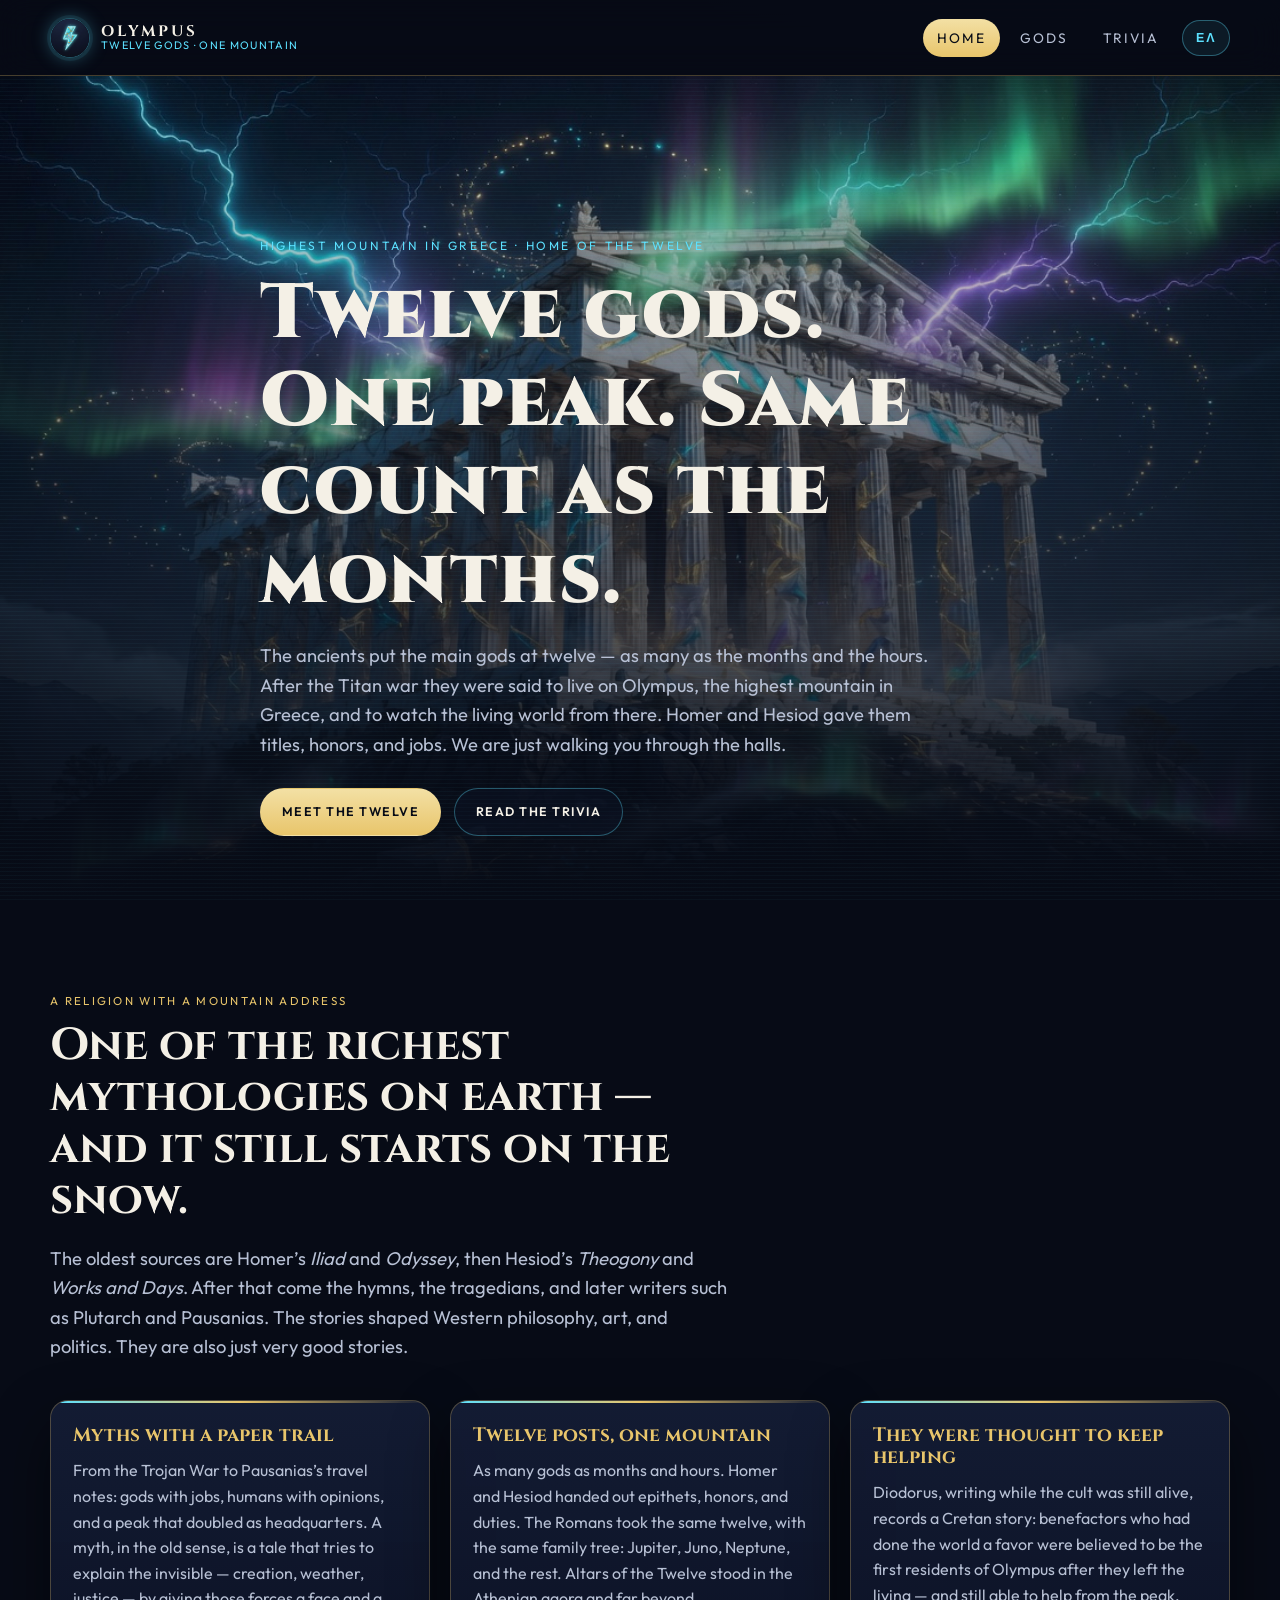
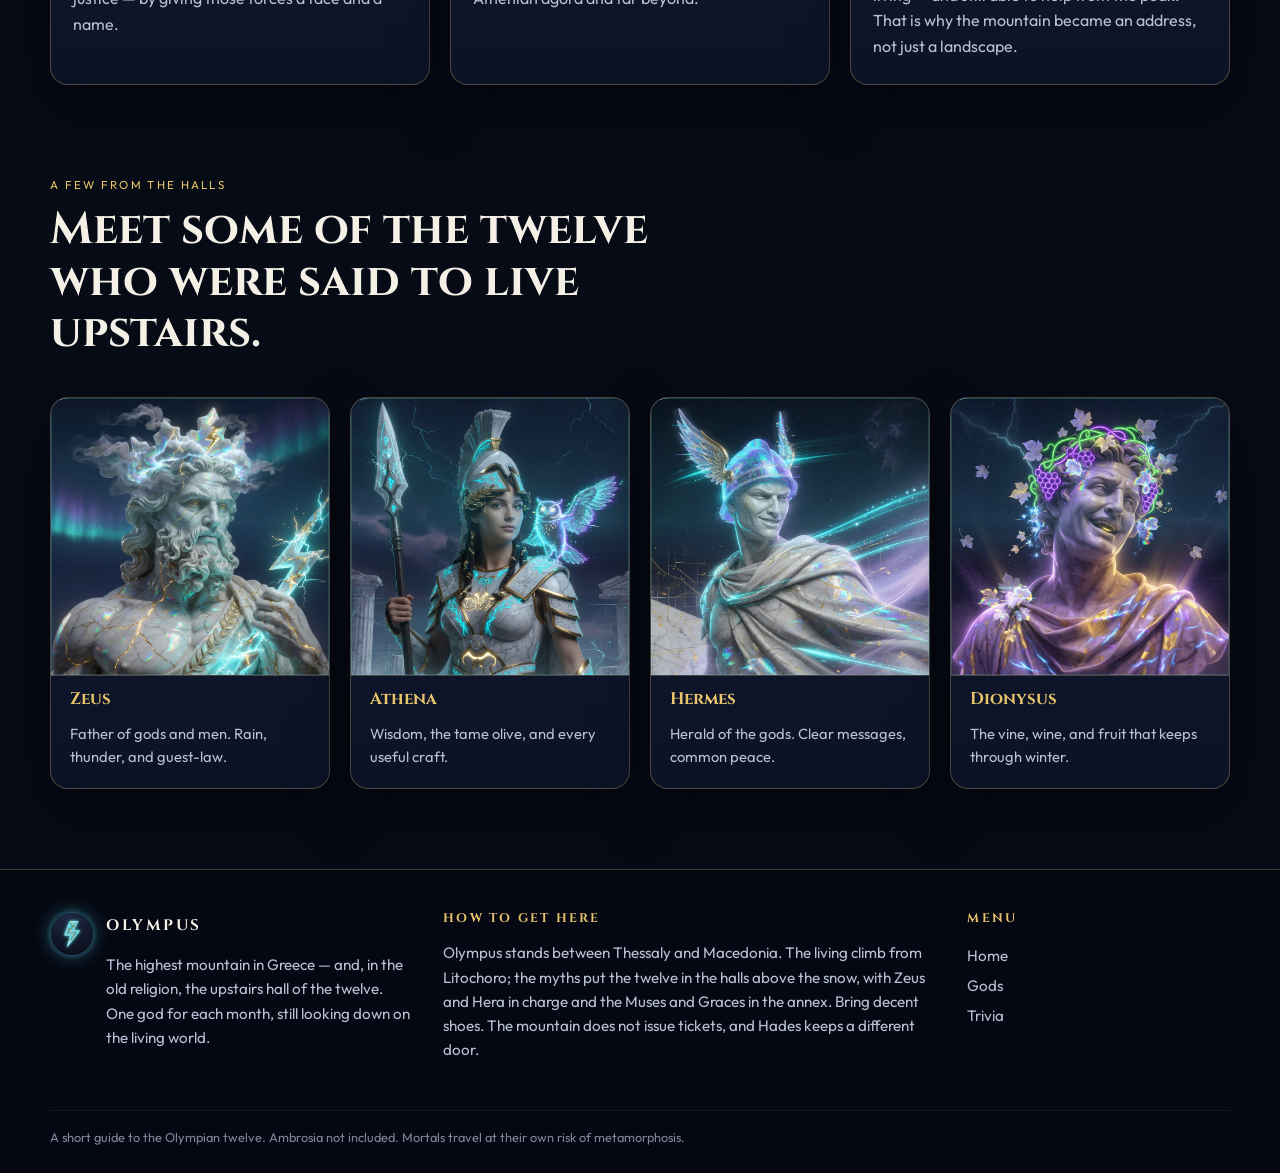
==== commit cad5aa99: "Update index.html" ====
--- a/index.html
+++ b/index.html
@@ -43,7 +43,7 @@
       <div class="wrap hero-copy">
         <p class="eyebrow">Highest mountain in Greece · home of the twelve</p>
         <h1>Twelve gods. One peak. Same count as the months.</h1>
-        <p class="lede">The ancients put the main gods at twelve — as many as the months, the hours, and the signs of the zodiac. After the Titan war they were said to live on Olympus, the highest mountain in Greece, and to watch the living world from there. Homer and Hesiod gave them titles, honors, and jobs. We are just walking you through the halls.</p>
+        <p class="lede">The ancients put the main gods at twelve — as many as the months and the hours. After the Titan war they were said to live on Olympus, the highest mountain in Greece, and to watch the living world from there. Homer and Hesiod gave them titles, honors, and jobs. We are just walking you through the halls.</p>
         <div class="hero-actions">
           <a class="btn btn-gold" href="gods.html">Meet the twelve</a>
           <a class="btn btn-ghost" href="trivia.html">Read the trivia</a>
@@ -65,7 +65,7 @@
           </article>
           <article class="card">
             <h3>Twelve posts, one mountain</h3>
-            <p>As many gods as months, hours, and signs. Homer and Hesiod handed out epithets, honors, and duties. The Romans took the same twelve, with the same family tree: Jupiter, Juno, Neptune, and the rest. Altars of the Twelve stood in the Athenian agora and far beyond.</p>
+            <p>As many gods as months and hours. Homer and Hesiod handed out epithets, honors, and duties. The Romans took the same twelve, with the same family tree: Jupiter, Juno, Neptune, and the rest. Altars of the Twelve stood in the Athenian agora and far beyond.</p>
           </article>
           <article class="card">
             <h3>They were thought to keep helping</h3>
